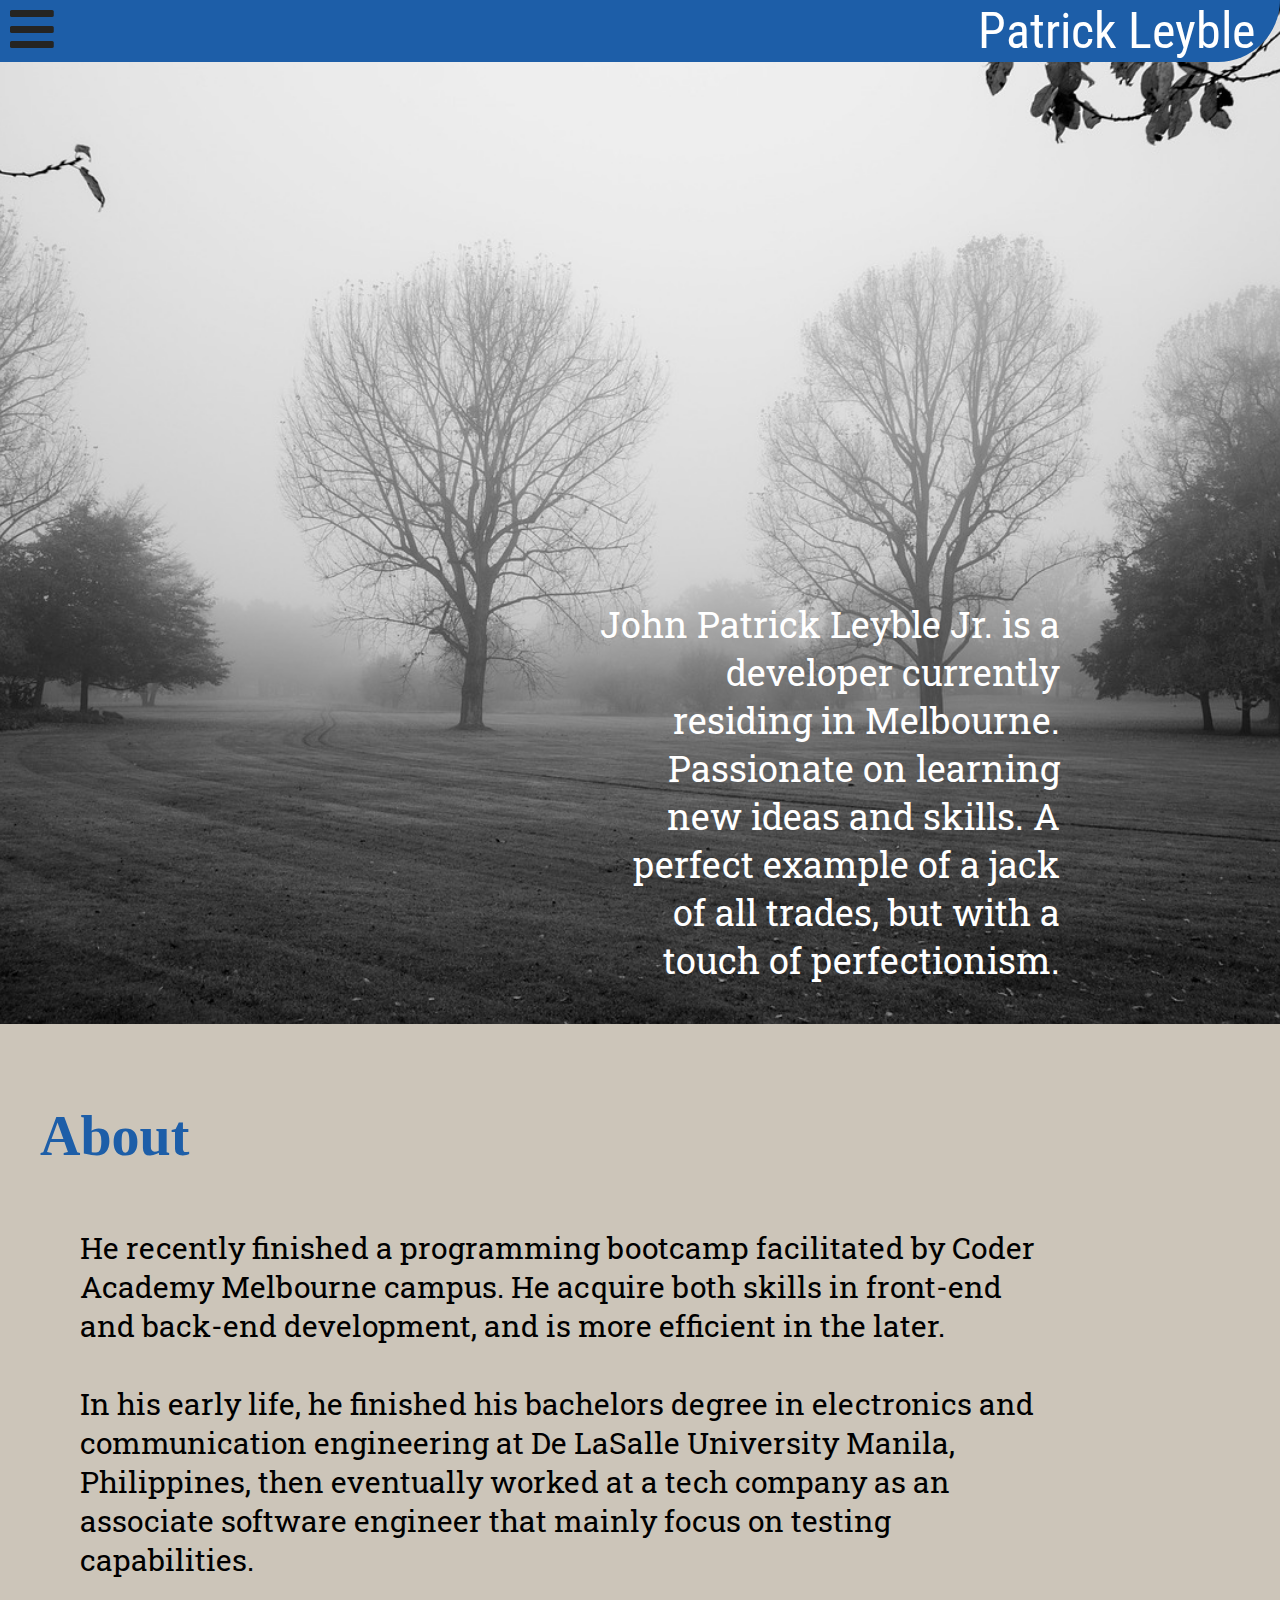
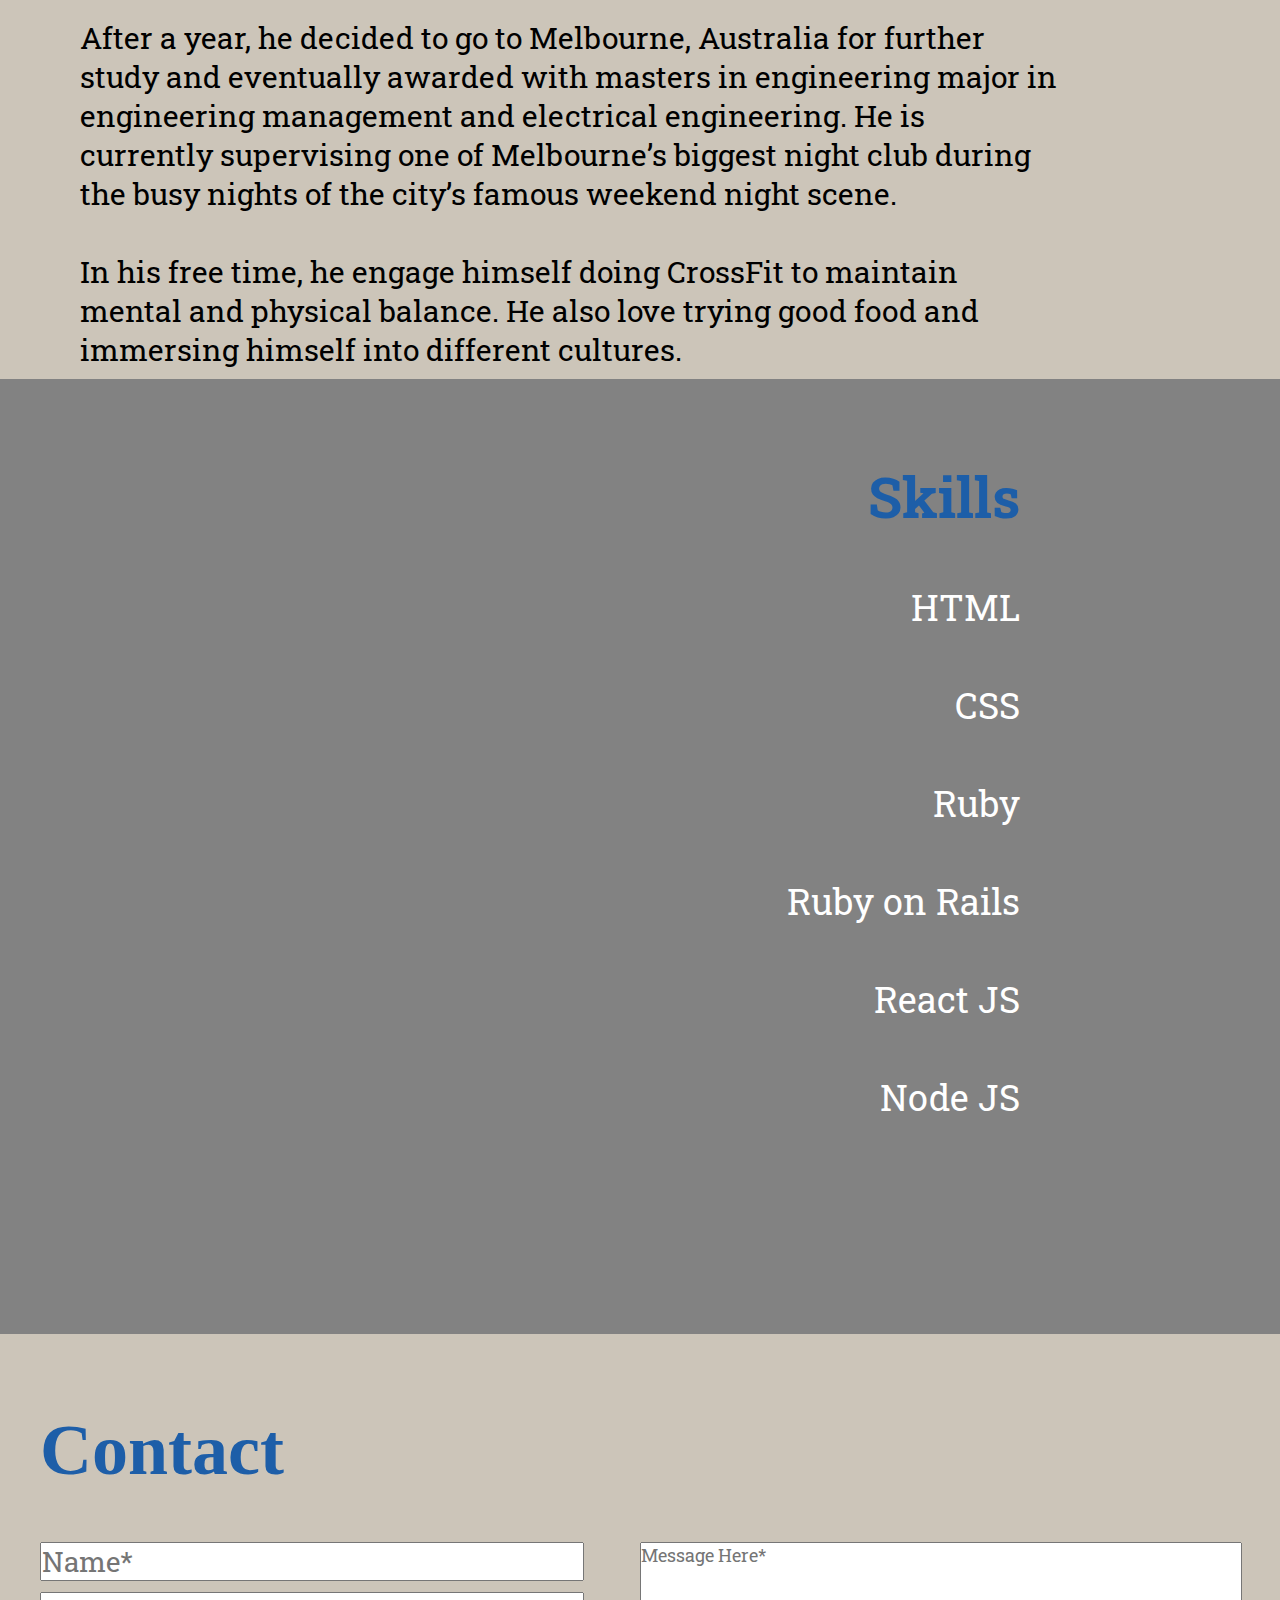
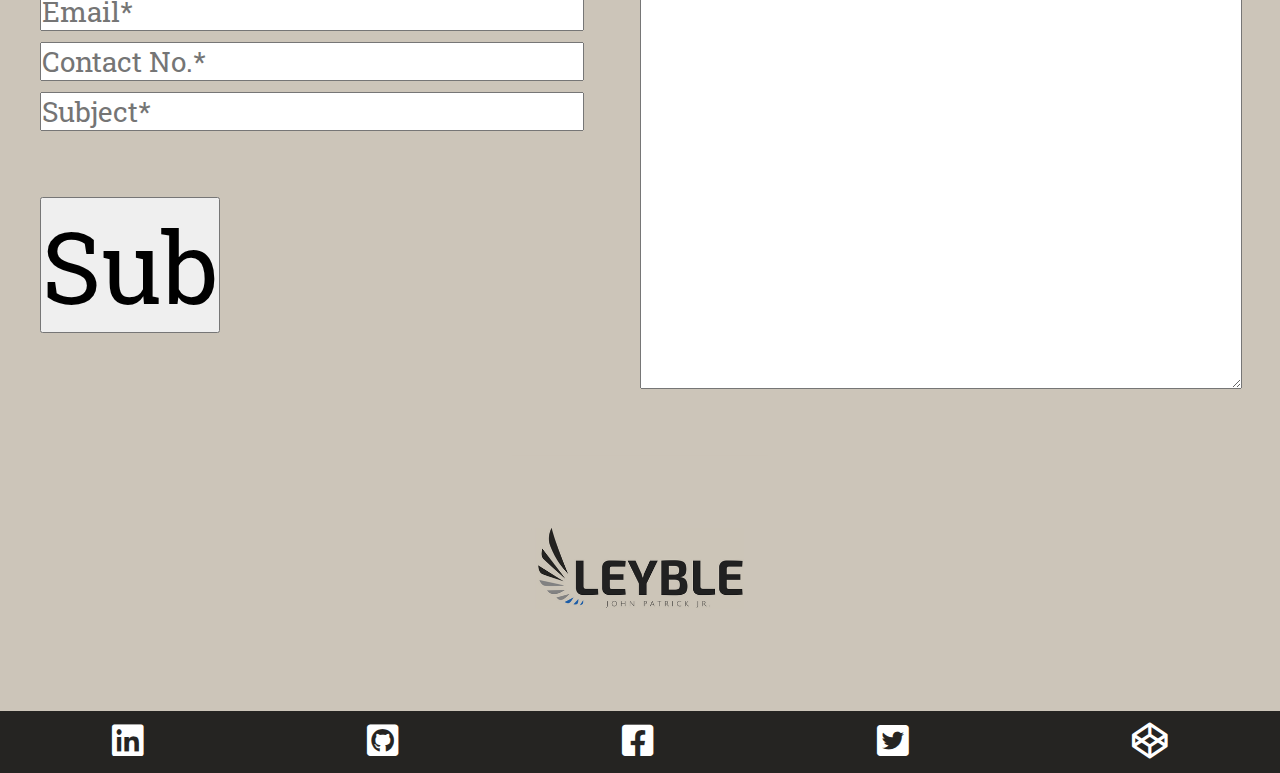
==== index.html @ 7671b333 "First Commit" ====
<!DOCTYPE html>
<html lang="en">
    <head>
        <meta charset="UTF-8">
        <meta name="viewport" content="width=device-width, initial-scale=1.0">
        <meta http-equiv="X-UA-Compatible" content="ie=edge">
        <title>Patrick Leyble</title>
        <link rel="stylesheet" href="/assets/style.css">
        <link href="https://use.fontawesome.com/releases/v5.0.8/css/all.css" rel="stylesheet">
        <link rel="stylesheet" href="https://fonts.googleapis.com/css?family=Roboto+Condensed|Roboto+Slab">
   
    </head>
    <body>     
        <header>
            <!-- main navigation bar -->
            <nav>
                <ul>
                    <li class="menu"><a><i class="fas fa-bars"></a></i>
                        <ul>
                            <li><a href="#">Home</a></li>
                            <li><a href="#About">About</a></li>
                            <li><a href="#Skills">Skills</a></li>
                            <li><a href="#Contact">Contact</a></li>
                        </ul>
                    </li>
                    
                    <!-- logo -->
                    <li class="logo"><a href="#">Patrick Leyble</a></li>
                </ul>
            </nav>
        </header>
        <!-- Introduction -->
        <section class="introduction">
            <p >John Patrick Leyble Jr. is a developer currently residing in Melbourne. Passionate on learning new ideas and skills. A perfect example of a jack of all trades, but with a touch of perfectionism.</p>
        </section>
        <!-- About page -->
        <main id="About">
            <h1>About</h1>
            <p>He recently finished a programming bootcamp facilitated by Coder Academy Melbourne campus. He acquire both skills in front-end and back-end development, and is more efficient in the later.<br /><br /> 
            In his early life, he finished his bachelors degree in electronics and communication engineering at De LaSalle University Manila, Philippines, then eventually worked at a tech company as an associate software engineer that mainly focus on testing capabilities.<br /><br /> 
            After a year, he decided to go to Melbourne, Australia for further study and eventually awarded with masters in engineering major in engineering management and electrical engineering. He is currently supervising one of Melbourne’s biggest night club during the busy nights of the city’s famous weekend night scene.<br /><br /> 
            In his free time, he engage himself doing CrossFit to maintain mental and physical balance. He also love trying good food and immersing himself into different cultures.</p>
        </main>
        <!-- Skills page -->
        <section id="Skills">
            <h1>Skills</h1>
            <ul>
                <li>HTML</li>
                <li>CSS</li>
                <li>Ruby</li>
                <li>Ruby on Rails</li>
                <li>React JS</li>
                <li>Node JS</li>
            </ul>
        </section>
        <!-- Contact page -->
        <section id="Contact">
            <h1>Contact</h1>
                <form method="get">
                    <input type="text" name="name" placeholder="Name*" /><br />
                    <input type="email" name="email" placeholder="Email*" /><br />
                    <input type="text" name="number" placeholder="Contact No.*" /><br />
                    <input type="text" name="subject" placeholder="Subject*" /><br />
                    <textarea name="message" placeholder="Message Here*"></textarea><br />
                    <input type="submit" name="submit" />
                </form>
            <img src="/assets/images/logo2.png" align="middle" alt="Logo of Patrick Leyble" />
            <!-- footer page -->
            <footer>
                <ul class="footer">
                    <li ><a href="#" ><i class="fab fa-linkedin" ></i></a></li>
                    <li><a href="#"><i class="fab fa-github-square"></a></i></li>
                    <li><a href="#"><i class="fab fa-facebook-square"></a></i></li>
                    <li><a href="#"><i class="fab fa-twitter-square"></a></i></li>
                    <li><a href="#"><i class="fab fa-codepen"></i></a></li>
                </ul>
            </footer>  
        </section>
    </body>
</html>
---- assets/style.css ----
*{
    margin: 0;
    padding: 0;
}
body{
   background-color: #CCC5B9
}

p{
    fonsize: 36px;
    font-family: Roboto Slab, Sans-Serif;
}

/*
**HEADER 
*/
header{
    font-family: Roboto Condensed, Serif;
    font-size: 36px;
    width: 100%;
    position: fixed;
    
}

.menu a{
    margin: 10px;
    color: #252422;
}

.logo a{
    margin: 25px;
    color: white;
}

nav ul{
    display: flex;
    background-color: #1D5EA8;
    border-radius: 0 0 85PX 0;
    justify-content: space-between;
    align-items: center;
}
nav ul li{
    list-style-type: none;  
    
}

nav ul li a{
    text-decoration: none; 
}

nav ul li ul{
    display: none;
    background-color: #828282;
    width: max;
    opacity: 50%;
    border-radius: 0 0 0 0;
    padding: 15px;
}

nav ul li ul li a:hover{
    color: #1D5EA8;
    width: 100%;
    opacity: 0.9;
    text-align: center;
    position: relative;
}

.menu:hover ul{
    flex-direction: column;
    display: flex;
    position: absolute;
    justify-content: space-around;
    padding: 15px;
    width: 130px;
    height: 350px;
    opacity: 0.8;
}

nav ul li ul li a{
    color: white;
}

.menu:hover{
    color: #828282;
    opacity: 0.9;
}
/*
 ** END OF HEADER 
 */

/* 
** BODY
 */

/* 
** INTRODUCTION SECTION
 */
.introduction{
    display: flex;
    background: url(/assets/images/photo-7.png);
    background-size: cover;
    background-repeat: no-repeat;
    height: 820px;
    left: -366px;
    top: -68px;
 }
 
.introduction p{
    color: white;
    text-align: right;
    margin-top: 550px;
    margin-right: 40px;
    margin-left: 100px;
}
/* 
** END OF INTRODUCTION SECTION
 */

 /* 
** MAIN BODY
 */
main{
    height: 820px;
}
main h1{
    color: #1D5EA8;
    margin-left: 40px;
    margin-right: 40px;
    padding-top: 80px;
    margin-bottom: 10px;

    
}

main p{
    margin-left: 40px;
    margin-right: 40px;
   
}

/* 
** END OF MAIN BODY
 */

 /* 
** SKILLS SECTION
 */
#Skills {
    background-color: #828282;
    height: 820px;   
}

#Skills h1{
    color:#1D5EA8;
    font-family: Roboto Slab, Sans-Serif;
    padding-top: 80px;
    margin-right: 40px;
    font-size: 48px;
    text-align: right;
}

#Skills ul li{
    text-align: right;
    list-style-type: none; 
    font-family: Roboto Slab, Sans-Serif;
    margin-right: 40px;
    margin-top: 50px;
    color: white;
    font-size: 36px;
}
/* 
** END OF SKILLS SECTION
 */

/* 
** CONTACT SECTION W/ FOOTER
 */

#Contact{
        height: 750px;
        margin-top: 75px;
}

form{
    display: grid;
    margin-right: 40px;
    margin-left: 40px;
    grid-template-columns: 50% 50%;
    grid-template-rows: 50px 50px 50px 50px 50px 255px 50px;
    grid-template-areas: 
    "header header"
    "name name"
    "email email"
    "number number"
    "subject subject"
    "message message"
    ". submit"
  
}

#Contact h1{
    grid-area: header;
    color: #1D5EA8;
    font-size: 36px;
    margin-left: 40px;
}


input[name="name"]{
    grid-area: name;
    width: 100%;
    height: 35px;
    font-family: Roboto Slab, Sans-Serif;
    font-size: 28px;
}

input[name="email"]{
    grid-area: email;
    width: 100%;
    height: 35px;
    font-family: Roboto Slab, Sans-Serif;
    font-size: 28px;
}

input[name="number"]{
    grid-area: number;
    width: 100%;
    height: 35px;
    font-family: Roboto Slab, Sans-Serif;
    font-size: 28px;
}

input[name="subject"]{
    grid-area: subject;
    width: 100%;
    height: 35px;
    font-family: Roboto Slab, Sans-Serif;
    font-size: 28px;
}

textarea[name="message"]{
    grid-area: message;
    width: 100%;
    height: 100%;
    font-family: Roboto Slab, Sans-Serif;
    font-size: 18px;
}

input[name="submit"]{
    grid-area: submit;
    font-family: Roboto Slab, Sans-Serif;
    font-size: 100px;
    width: 50%;
    align-self: center;
    justify-self: end;
}

img { 
    display: block;
    margin-left: auto;
    margin-right: auto;
    width: 20%;
}

.footer{

    list-style-type: none;
    background-color: #252422;
    display: flex;
    align-items: center;
    justify-content: space-around;
    
}

.footer li a{
    text-decoration: none;
    color: white;
    font-size: 36px;
    align-self: flex-end;
}

.footer li{
    margin: 10px;
}

.footer li a:hover{
    color: #1D5EA8;
}
/* 
** END OF CONTACT SECTION W/ FOOTER
 */



/* 
**MEDIA QUERIES
*/

/* 
** FULL SCREEN
*/
@media only screen and (min-width: 1250px){
    /* 
    ** INTRO SECTION
    */
    .introduction{
        background: url(/assets/images/photo-7.jpg);
        background-size: cover;
        background-repeat: no-repeat;
        background-position: center;
        height: 1024px;
    }
    .introduction p{
        text-align: right;
        margin-top: 600px;
        margin-right: 220px;
        margin-left: 600px;
        font-size: 36px;
        }
    nav ul{
        height: 62px;
    }
    header{
        font-size: 50px;    
    }
    /* 
    ** ABOUT SECTION
    */
    #About{
        height: 955px;
    }
    #About h1{
        font-size: 56px;
    }
    #About p{
        font-size: 30px;
        margin-right: 220px;
        margin-top: 60px;
        margin-left: 80px;
    }
    /* 
    ** END OF ABOUT SECTION
    */
     /* 
    ** END OF SKILLS SECTION
    */
    #Skills{
        height: 955px;
    }
    #Skills h1{
        margin-right: 260px;
        font-size: 56px;
    }
    #Skills ul{
        margin-right: 220px;
        align-items: right;
    }
     /* 
    ** END OF SKILLSSECTION
    */
    #Contact h1{
        font-size: 72px;
    }
    form{
        display:grid;
        margin-right: 40px;
        margin-left: 40px;
        grid-template-columns: 50% 50%;
        grid-template-rows: 50px 50px 50px 50px 50px 245px 50px;
        grid-template-areas: 
        "header header"
        "name message"
        "email message"
        "number message"
        "subject message"
        "submit message"
    }
    input[name="name"]{
        width: 90%;
    }
    input[name="email"]{
        width: 90%;
    }
    input[name="number"]{
        width: 90%;
    }
    input[name="subject"]{
        width: 90%;
    }
    input[type="submit"]{
        justify-self: stretch;
        width: 30%;
    }
}

/* 
** END OF FULL SCREEN
*/
@media only screen and (min-width: 600px) and (max-width: 1250px){
        .introduction{
            background: url(/assets/images/photo-7.jpg);
            background-size: cover;
            background-repeat: no-repeat;
            background-position: center;
            height: 1024px;
        }
        .introduction p{
            text-align: right;
            margin-top: 700px;
            margin-right: 100px;
            margin-left: 100px;
            font-size: 30px;
        }
    }
/* 
**END OF MEDIA QUERIES
*/
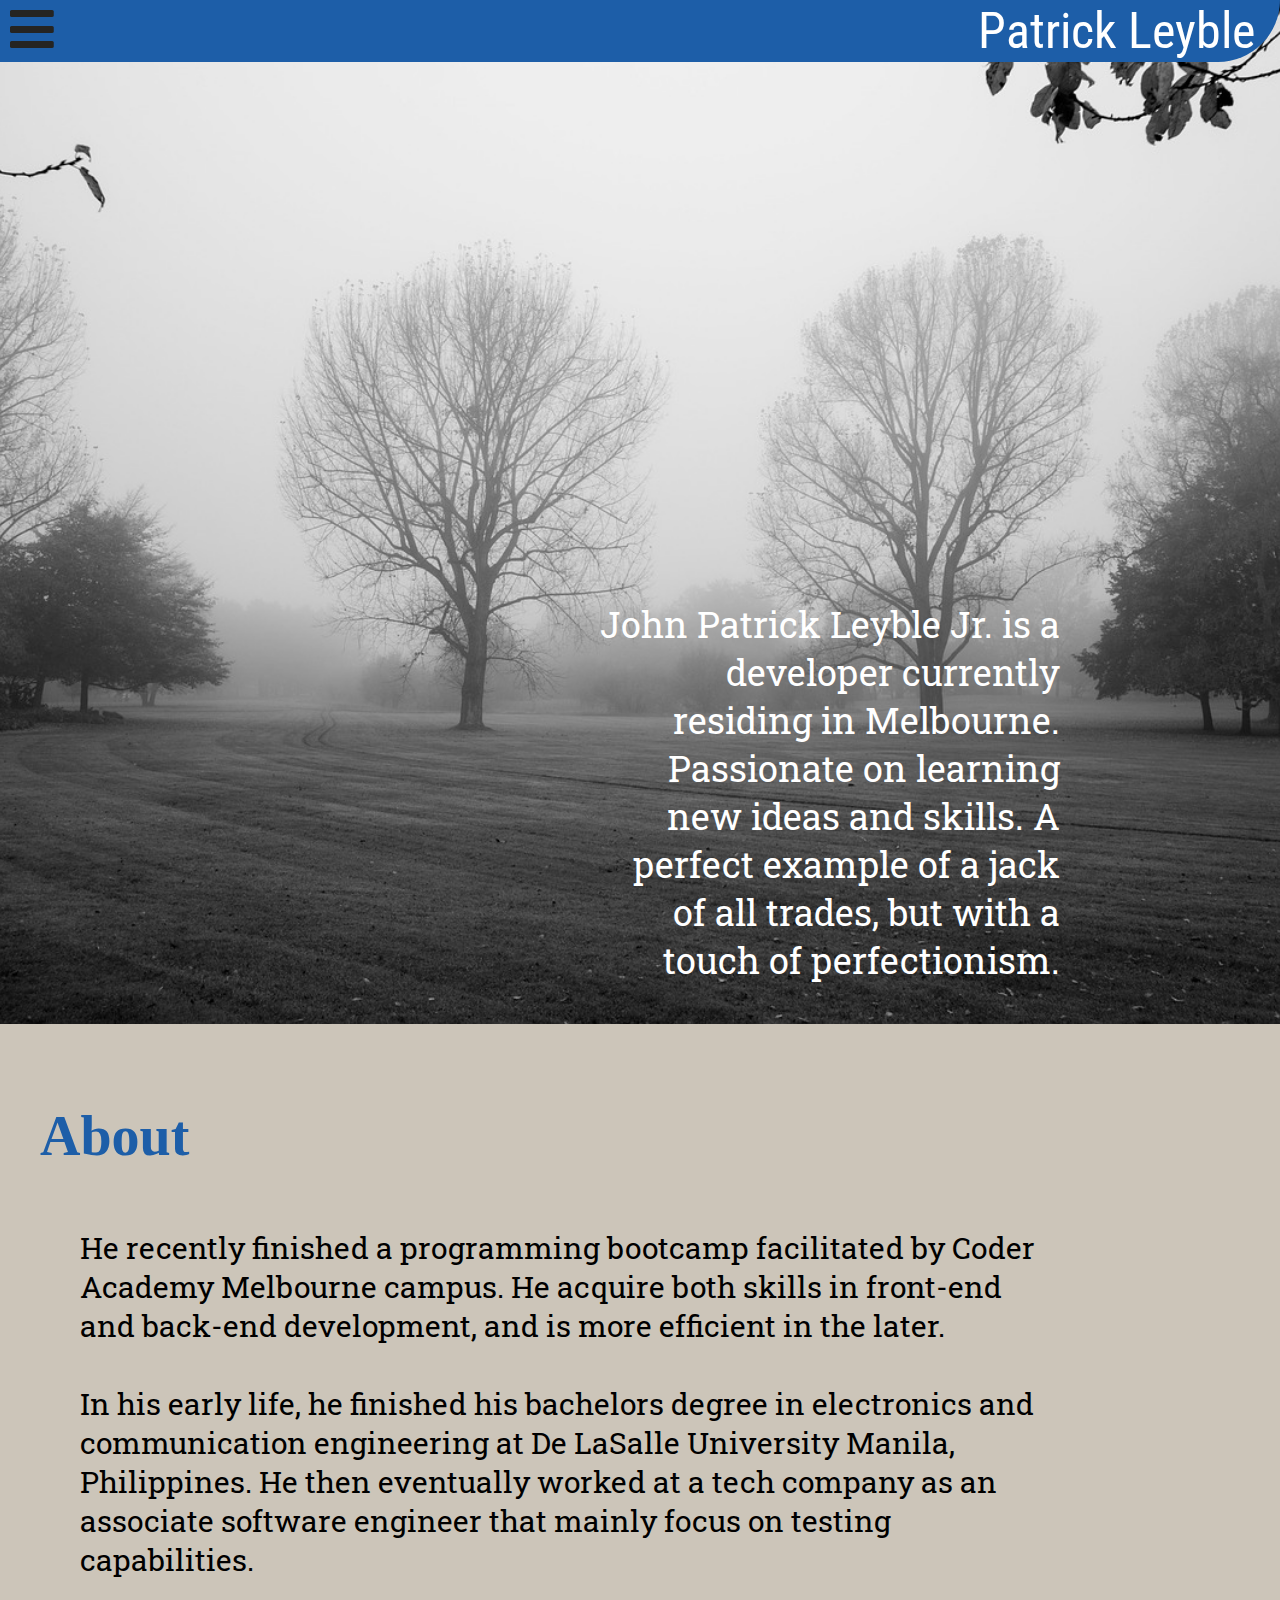
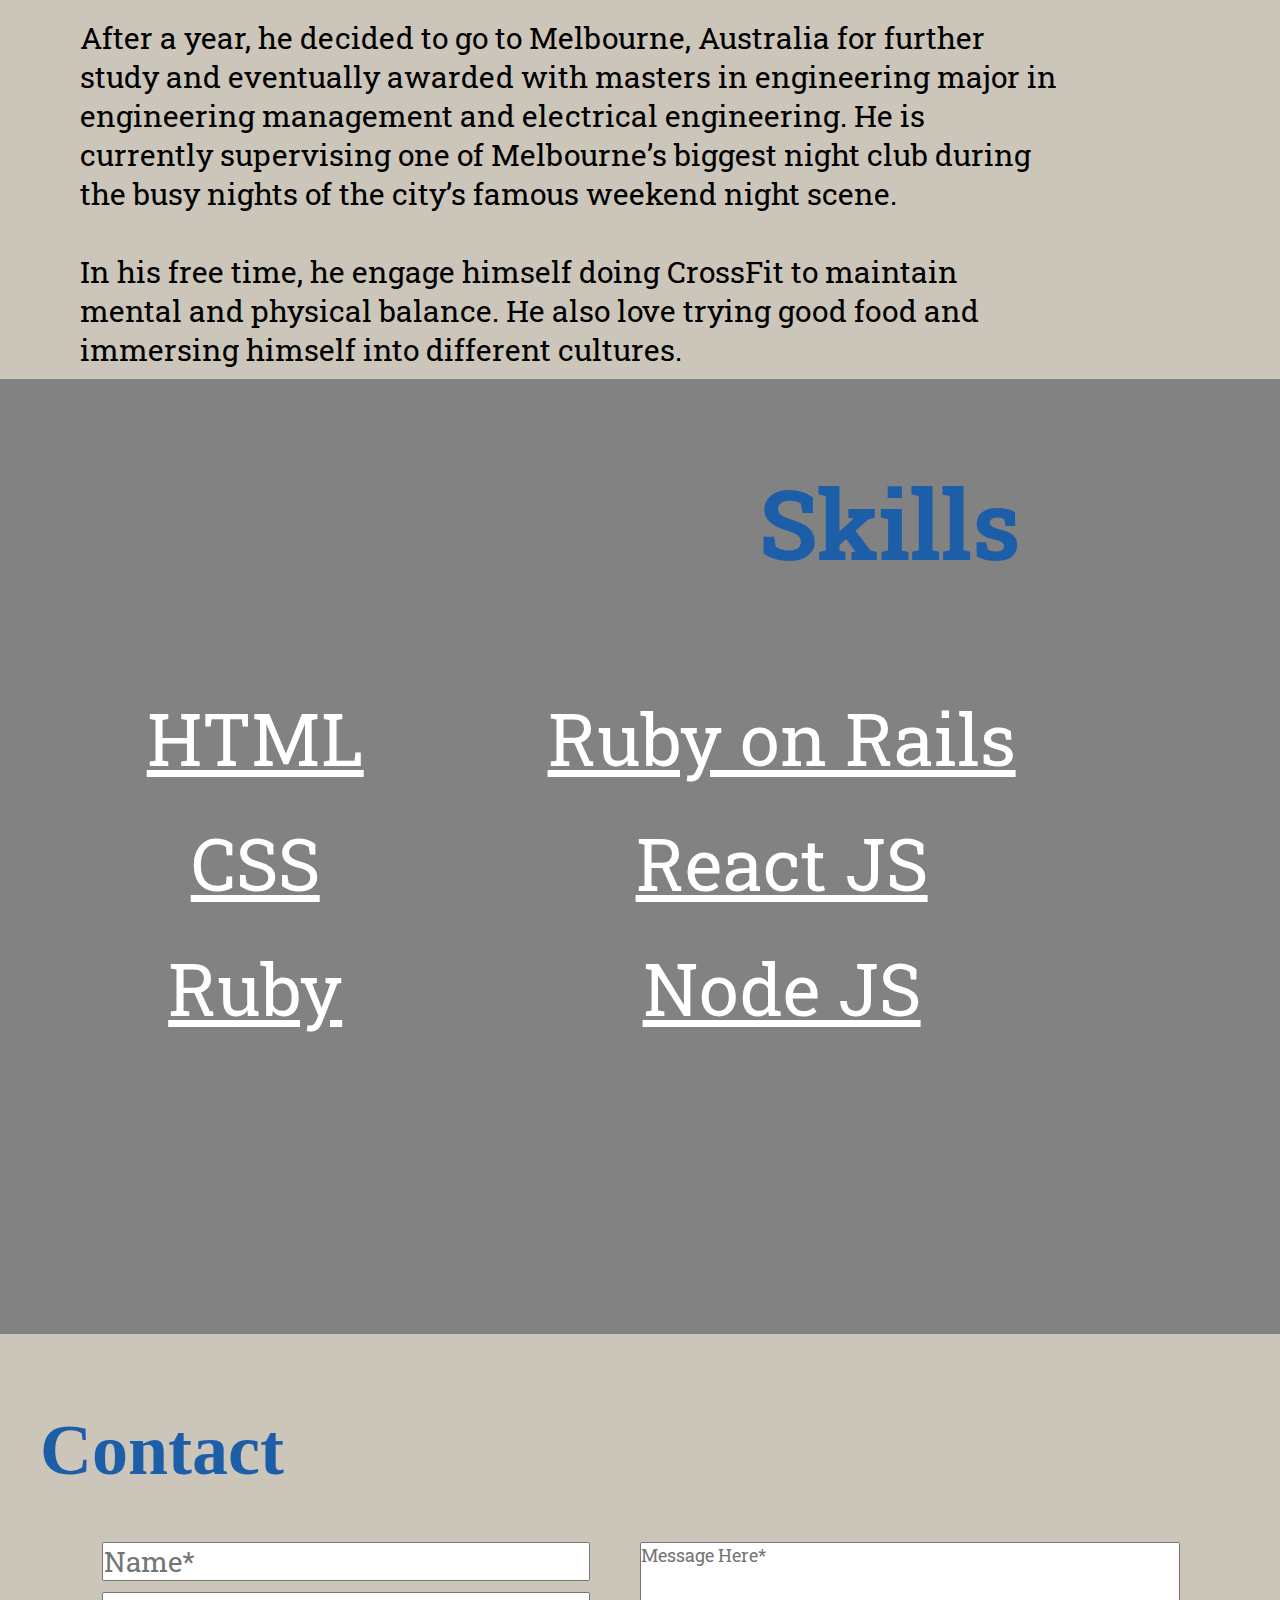
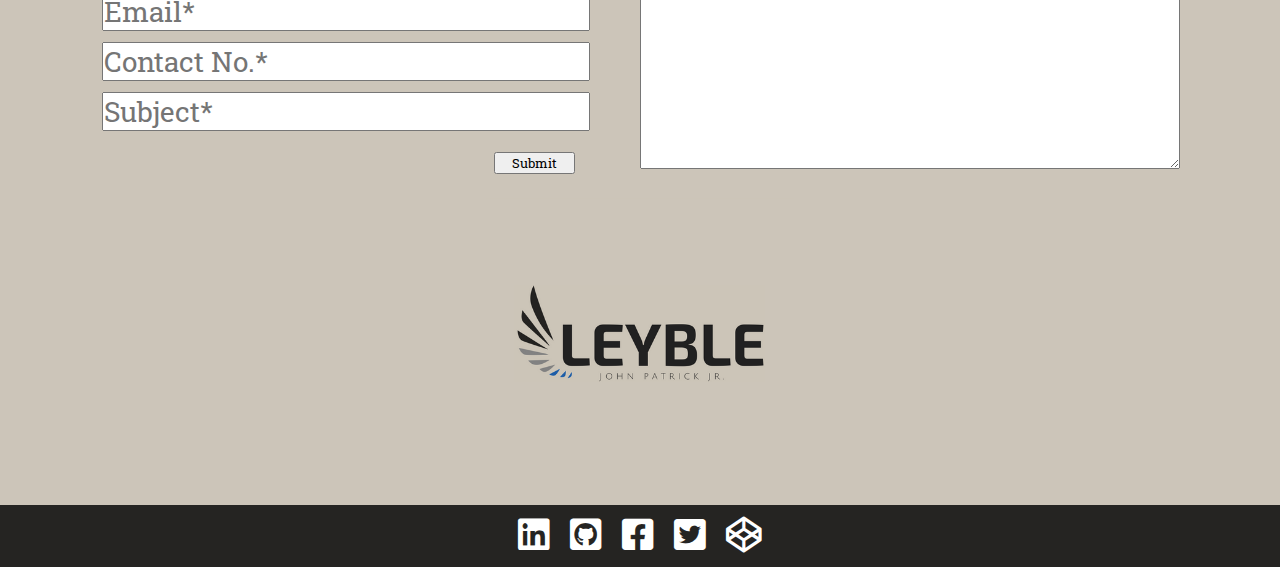
==== commit 7affcece: "Add media queries to fit different screen sizes" ====
--- a/index.html
+++ b/index.html
@@ -37,7 +37,7 @@
         <main id="About">
             <h1>About</h1>
             <p>He recently finished a programming bootcamp facilitated by Coder Academy Melbourne campus. He acquire both skills in front-end and back-end development, and is more efficient in the later.<br /><br /> 
-            In his early life, he finished his bachelors degree in electronics and communication engineering at De LaSalle University Manila, Philippines, then eventually worked at a tech company as an associate software engineer that mainly focus on testing capabilities.<br /><br /> 
+            In his early life, he finished his bachelors degree in electronics and communication engineering at De LaSalle University Manila, Philippines. He then eventually worked at a tech company as an associate software engineer that mainly focus on testing capabilities.<br /><br /> 
             After a year, he decided to go to Melbourne, Australia for further study and eventually awarded with masters in engineering major in engineering management and electrical engineering. He is currently supervising one of Melbourne’s biggest night club during the busy nights of the city’s famous weekend night scene.<br /><br /> 
             In his free time, he engage himself doing CrossFit to maintain mental and physical balance. He also love trying good food and immersing himself into different cultures.</p>
         </main>
@@ -68,11 +68,11 @@
             <!-- footer page -->
             <footer>
                 <ul class="footer">
-                    <li ><a href="#" ><i class="fab fa-linkedin" ></i></a></li>
-                    <li><a href="#"><i class="fab fa-github-square"></a></i></li>
-                    <li><a href="#"><i class="fab fa-facebook-square"></a></i></li>
-                    <li><a href="#"><i class="fab fa-twitter-square"></a></i></li>
-                    <li><a href="#"><i class="fab fa-codepen"></i></a></li>
+                    <li ><a href="https://www.linkedin.com/in/john-patrick-jr-leyble-b633ab128/" target="_blank"><i class="fab fa-linkedin" ></i></a></li>
+                    <li><a href="https://github.com/patrickleyble" target="_blank"><i class="fab fa-github-square"></a></i></li>
+                    <li><a href="https://www.facebook.com/jpleyble" target="_blank"><i class="fab fa-facebook-square"></a></i></li>
+                    <li><a href="https://twitter.com/jpleyblejr" target="_blank"><i class="fab fa-twitter-square"></a></i></li>
+                    <li><a href="https://codepen.io/patrickleyble/" target="_blank"><i class="fab fa-codepen"></i></a></li>
                 </ul>
             </footer>  
         </section>
--- a/assets/style.css
+++ b/assets/style.css
@@ -7,7 +7,7 @@
 }
 
 p{
-    fonsize: 36px;
+    fonsize: 32px;
     font-family: Roboto Slab, Sans-Serif;
 }
 
@@ -63,6 +63,7 @@
     opacity: 0.9;
     text-align: center;
     position: relative;
+    border-bottom: 3px solid;
 }
 
 .menu:hover ul{
@@ -167,6 +168,7 @@
     margin-top: 50px;
     color: white;
     font-size: 36px;
+    text-decoration: underline;
 }
 /* 
 ** END OF SKILLS SECTION
@@ -203,6 +205,7 @@
     color: #1D5EA8;
     font-size: 36px;
     margin-left: 40px;
+    align-self: end;
 }
 
 
@@ -241,7 +244,7 @@
 textarea[name="message"]{
     grid-area: message;
     width: 100%;
-    height: 100%;
+    height: 75%;
     font-family: Roboto Slab, Sans-Serif;
     font-size: 18px;
 }
@@ -249,9 +252,8 @@
 input[name="submit"]{
     grid-area: submit;
     font-family: Roboto Slab, Sans-Serif;
-    font-size: 100px;
     width: 50%;
-    align-self: center;
+    align-self: start;
     justify-self: end;
 }
 
@@ -263,13 +265,11 @@
 }
 
 .footer{
-
     list-style-type: none;
     background-color: #252422;
     display: flex;
     align-items: center;
-    justify-content: space-around;
-    
+    justify-content: center;  
 }
 
 .footer li a{
@@ -299,7 +299,7 @@
 /* 
 ** FULL SCREEN
 */
-@media only screen and (min-width: 1250px){
+@media only screen and (min-width: 1260px){
     /* 
     ** INTRO SECTION
     */
@@ -349,24 +349,45 @@
     }
     #Skills h1{
         margin-right: 260px;
-        font-size: 56px;
+        font-size: 96px;
     }
     #Skills ul{
-        margin-right: 220px;
-        align-items: right;
-    }
+        -webkit-columns: 2;
+        -moz-columns: 2;
+        columns: 2;
+        list-style-position: inside;
+        text-align: center;
+        margin-right: 19%;
+        padding-top: 7%;
+    }
+    #Skills ul li{
+        display: block;
+        font-size: 72px;
+        margin: 0;
+        padding:15px;
+        text-align: center;
+    }
+        
+    
      /* 
     ** END OF SKILLSSECTION
     */
+
+     /* 
+    ** CONTACT AND FOOTER SECTION
+    */
+    #Contact{
+        height: 700px;
+    }
     #Contact h1{
         font-size: 72px;
     }
     form{
         display:grid;
-        margin-right: 40px;
-        margin-left: 40px;
+        margin-right: 8%;
+        margin-left: 8%;
         grid-template-columns: 50% 50%;
-        grid-template-rows: 50px 50px 50px 50px 50px 245px 50px;
+        grid-template-rows: 50px 50px 50px 50px 50px 100px;
         grid-template-areas: 
         "header header"
         "name message"
@@ -388,30 +409,117 @@
         width: 90%;
     }
     input[type="submit"]{
-        justify-self: stretch;
-        width: 30%;
-    }
+        width: 15%;
+        align-self: start;
+        margin-right: 65px;
+        margin-top: 10px;
+    }
+    
+    img { 
+        display: block;
+        margin-left: auto;
+        margin-right: auto;
+        margin-top: -5em;
+        width: 24%;
+    }
+
+    .footer{
+        list-style-type: none;
+        background-color: #252422;
+        display: flex;
+        align-items: center;
+        justify-content: center; 
+    }  
 }
 
 /* 
 ** END OF FULL SCREEN
 */
-@media only screen and (min-width: 600px) and (max-width: 1250px){
-        .introduction{
-            background: url(/assets/images/photo-7.jpg);
-            background-size: cover;
-            background-repeat: no-repeat;
-            background-position: center;
-            height: 1024px;
-        }
-        .introduction p{
-            text-align: right;
-            margin-top: 700px;
-            margin-right: 100px;
-            margin-left: 100px;
-            font-size: 30px;
-        }
-    }
+@media only screen and (min-width: 600px) and (max-width: 1259px){
+    /* 
+    ** HEADER
+    */
+    .introduction{
+        background: url(/assets/images/photo-7.jpg);
+        background-size: cover;
+        background-repeat: no-repeat;
+        background-position: center;
+        height: 1024px;
+    }
+    .introduction p{
+        text-align: right;
+        margin-top: 700px;
+        margin-right: 100px;
+        margin-left: 100px;
+        font-size: 30px;
+    }
+    /* 
+    ** END OF HEADER
+    */
+
+    /* 
+    ** ABOUT
+    */
+    #About{
+        height: 950px;
+    }
+    #About h1{
+        font-size: 48px;
+    }
+    #About p{
+        font-size: 20px;
+        margin-right: 20%;
+        margin-top: 60px;
+        margin-left: 10%;
+    }
+    /* 
+    ** END OF ABOUT
+    */
+
+    /* 
+    ** SKILLS
+    */
+    #Skills{
+        height: 955px;
+    }
+    #Skills h1{
+        margin-right: 12%;
+        font-size: 62px;
+    }
+    #Skills ul{
+        -webkit-columns: 2;
+        -moz-columns: 2;
+        columns: 2;
+        list-style-position: inside;
+        text-align: center;
+        margin-right: 15%;
+        padding-top: 180px;
+    }
+    #Skills ul li{
+        font-size: 55px;
+        margin: 0;
+        padding:10px;
+        text-align: center;
+    }
+
+    /* 
+    ** END OF SKILLS
+    */
+
+    /* 
+    ** CONTACT
+    */
+    #Contact h1{
+        font-size: 48px;
+    }
+    form{
+        margin-right: 8%;
+        margin-left: 8%;
+    }
+    /* 
+    ** END OF CONTACT
+    */
+}
 /* 
 **END OF MEDIA QUERIES
-*/+*/   */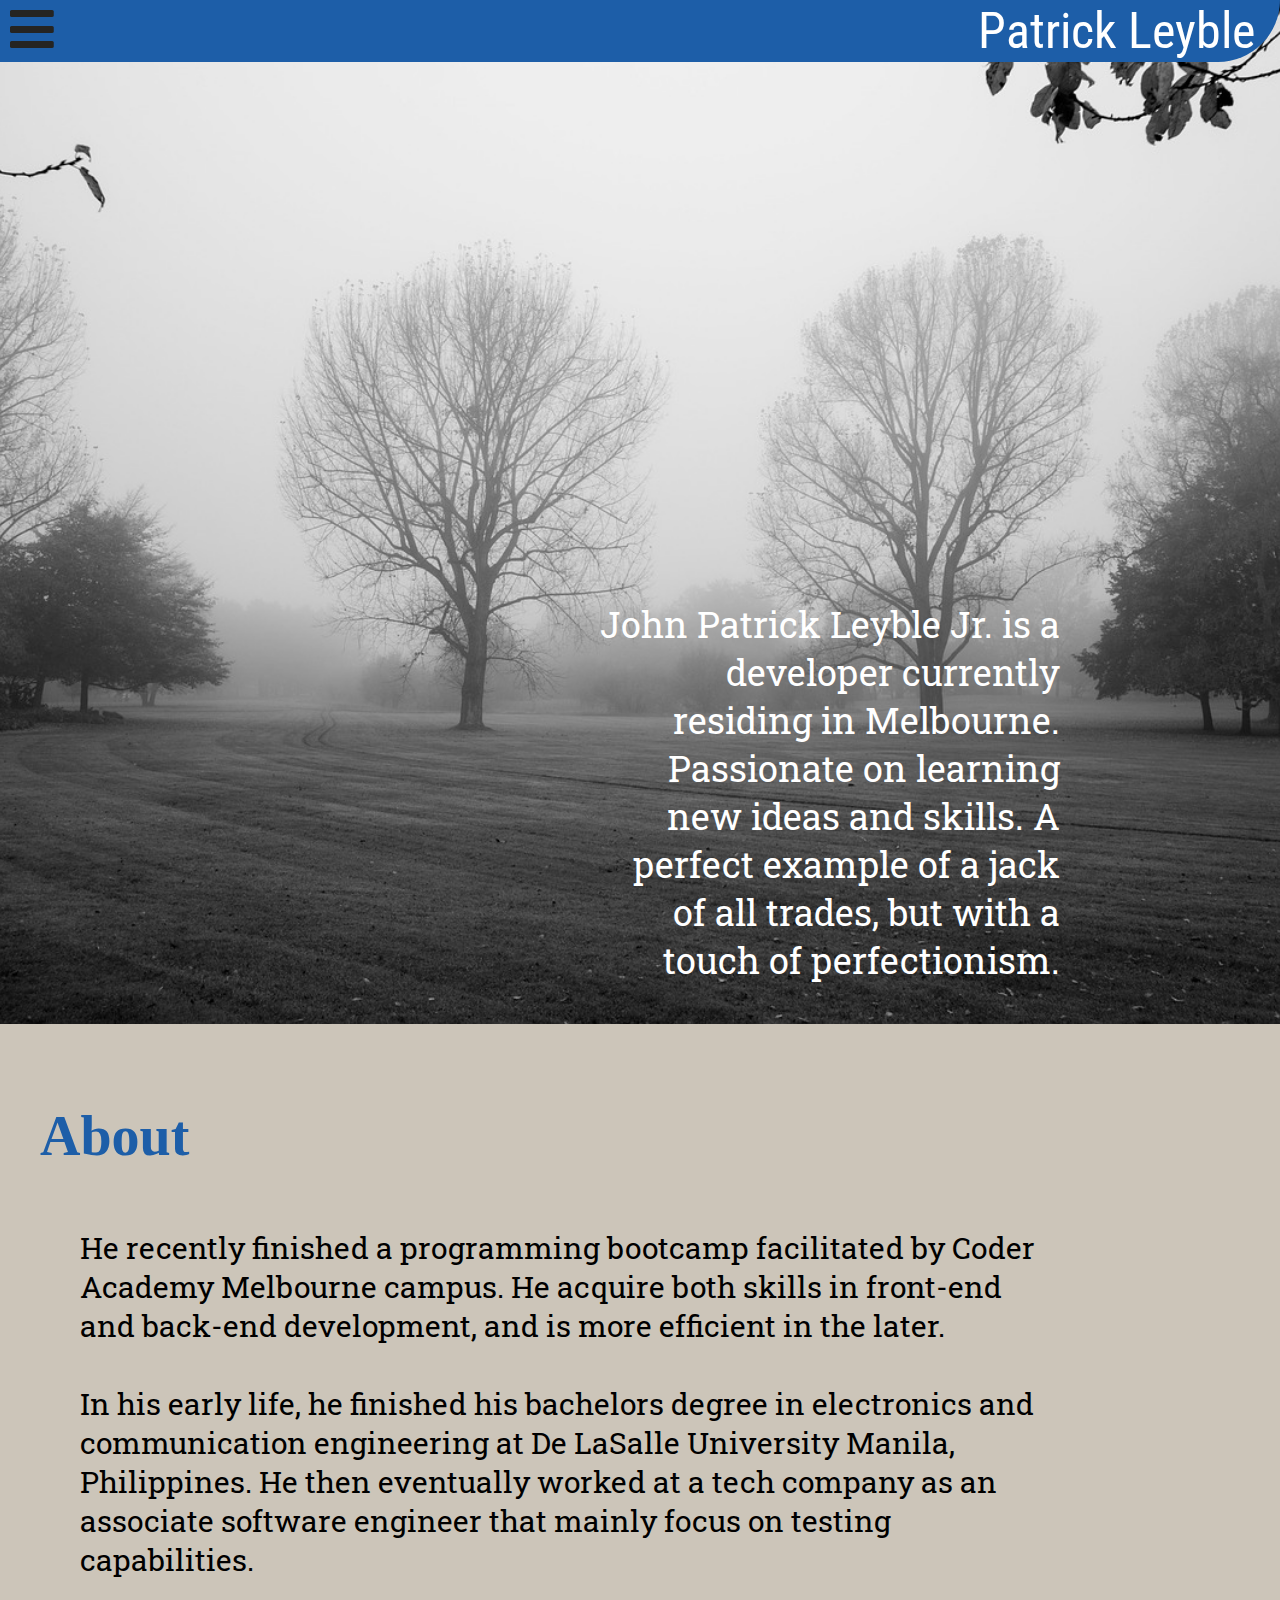
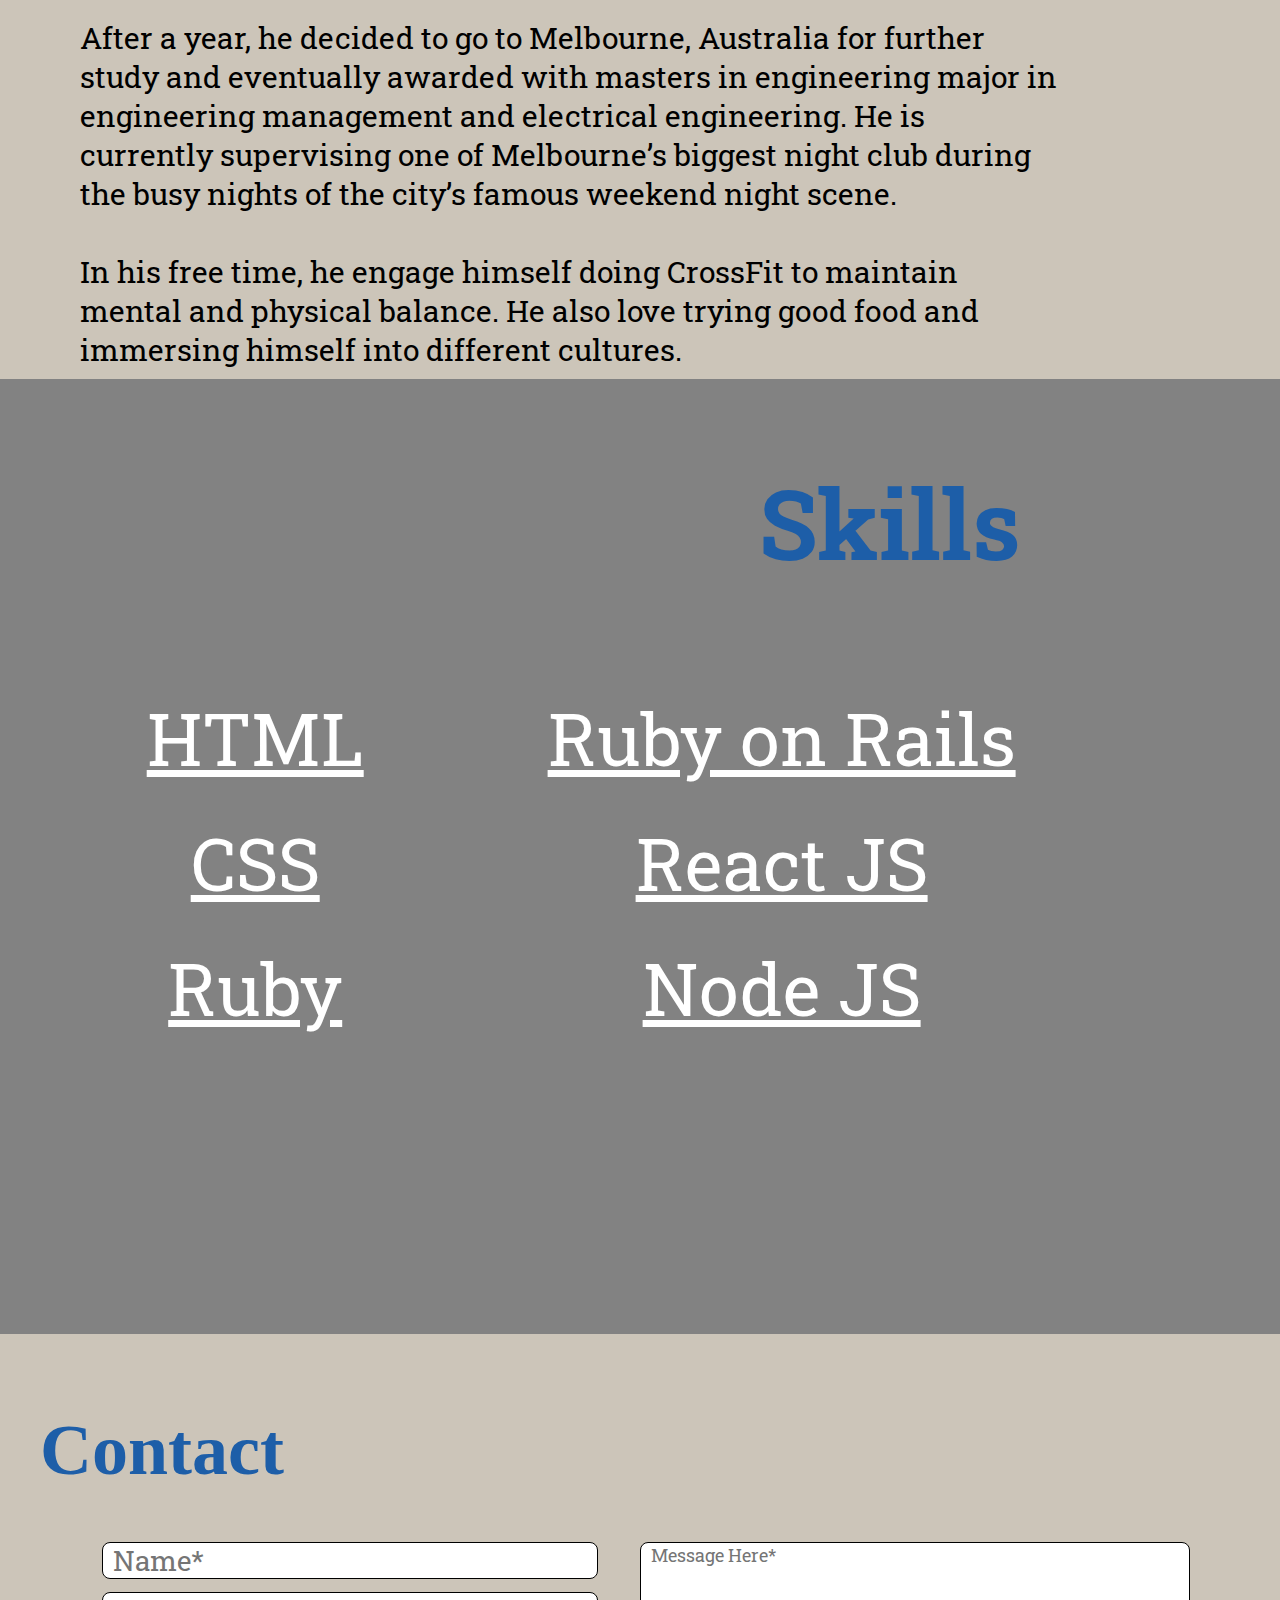
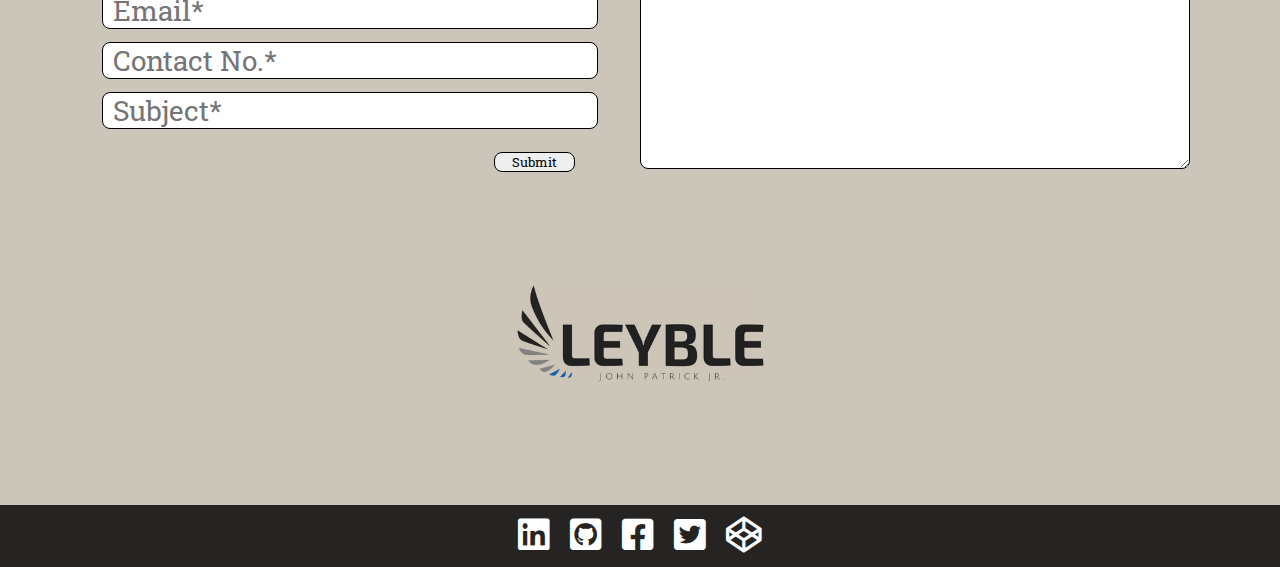
==== commit b0d25413: "Add netlify form submission functionality and thank you page." ====
--- a/index.html
+++ b/index.html
@@ -56,12 +56,15 @@
         <!-- Contact page -->
         <section id="Contact">
             <h1>Contact</h1>
-                <form method="get">
+                <form method="post" netlify-honeypot="bot-field" action="/pages/form-success.html" netlify>
+                    <p class="hidden">
+                        <label>Don’t fill this out if you're human: <input name="bot-field"></label></p>
                     <input type="text" name="name" placeholder="Name*" /><br />
                     <input type="email" name="email" placeholder="Email*" /><br />
-                    <input type="text" name="number" placeholder="Contact No.*" /><br />
+                    <input type="tel" name="number" placeholder="Contact No.*" minlength="10"/><br />
                     <input type="text" name="subject" placeholder="Subject*" /><br />
                     <textarea name="message" placeholder="Message Here*"></textarea><br />
+                    <!-- <div netlify-recaptcha></div> -->
                     <input type="submit" name="submit" />
                 </form>
             <img src="/assets/images/logo2.png" align="middle" alt="Logo of Patrick Leyble" />
--- a/assets/style.css
+++ b/assets/style.css
@@ -3,12 +3,15 @@
     padding: 0;
 }
 body{
-   background-color: #CCC5B9
+   background-color: #CCC5B9;
 }
 
 p{
     fonsize: 32px;
     font-family: Roboto Slab, Sans-Serif;
+}
+.hidden{
+    display: none;
 }
 
 /*
@@ -19,7 +22,6 @@
     font-size: 36px;
     width: 100%;
     position: fixed;
-    
 }
 
 .menu a{
@@ -51,7 +53,6 @@
 nav ul li ul{
     display: none;
     background-color: #828282;
-    width: max;
     opacity: 50%;
     border-radius: 0 0 0 0;
     padding: 15px;
@@ -77,13 +78,8 @@
     opacity: 0.8;
 }
 
-nav ul li ul li a{
-    color: white;
-}
-
 .menu:hover{
     color: #828282;
-    opacity: 0.9;
 }
 /*
  ** END OF HEADER 
@@ -215,6 +211,9 @@
     height: 35px;
     font-family: Roboto Slab, Sans-Serif;
     font-size: 28px;
+    border: 1px solid black;
+    border-radius: 8px; 
+    padding-left: 10px;
 }
 
 input[name="email"]{
@@ -223,6 +222,9 @@
     height: 35px;
     font-family: Roboto Slab, Sans-Serif;
     font-size: 28px;
+    border: 1px solid black;
+    border-radius: 8px; 
+    padding-left: 10px;
 }
 
 input[name="number"]{
@@ -231,6 +233,9 @@
     height: 35px;
     font-family: Roboto Slab, Sans-Serif;
     font-size: 28px;
+    border: 1px solid black;
+    border-radius: 8px; 
+    padding-left: 10px;
 }
 
 input[name="subject"]{
@@ -239,6 +244,9 @@
     height: 35px;
     font-family: Roboto Slab, Sans-Serif;
     font-size: 28px;
+    border: 1px solid black;
+    border-radius: 8px; 
+    padding-left: 10px;
 }
 
 textarea[name="message"]{
@@ -247,6 +255,9 @@
     height: 75%;
     font-family: Roboto Slab, Sans-Serif;
     font-size: 18px;
+    border: 1px solid black;
+    border-radius: 8px; 
+    padding-left: 10px;
 }
 
 input[name="submit"]{
@@ -255,6 +266,8 @@
     width: 50%;
     align-self: start;
     justify-self: end;
+    border: 1px solid black;
+    border-radius: 8px; 
 }
 
 img { 
@@ -522,4 +535,4 @@
 }
 /* 
 **END OF MEDIA QUERIES
-*/   */+*/  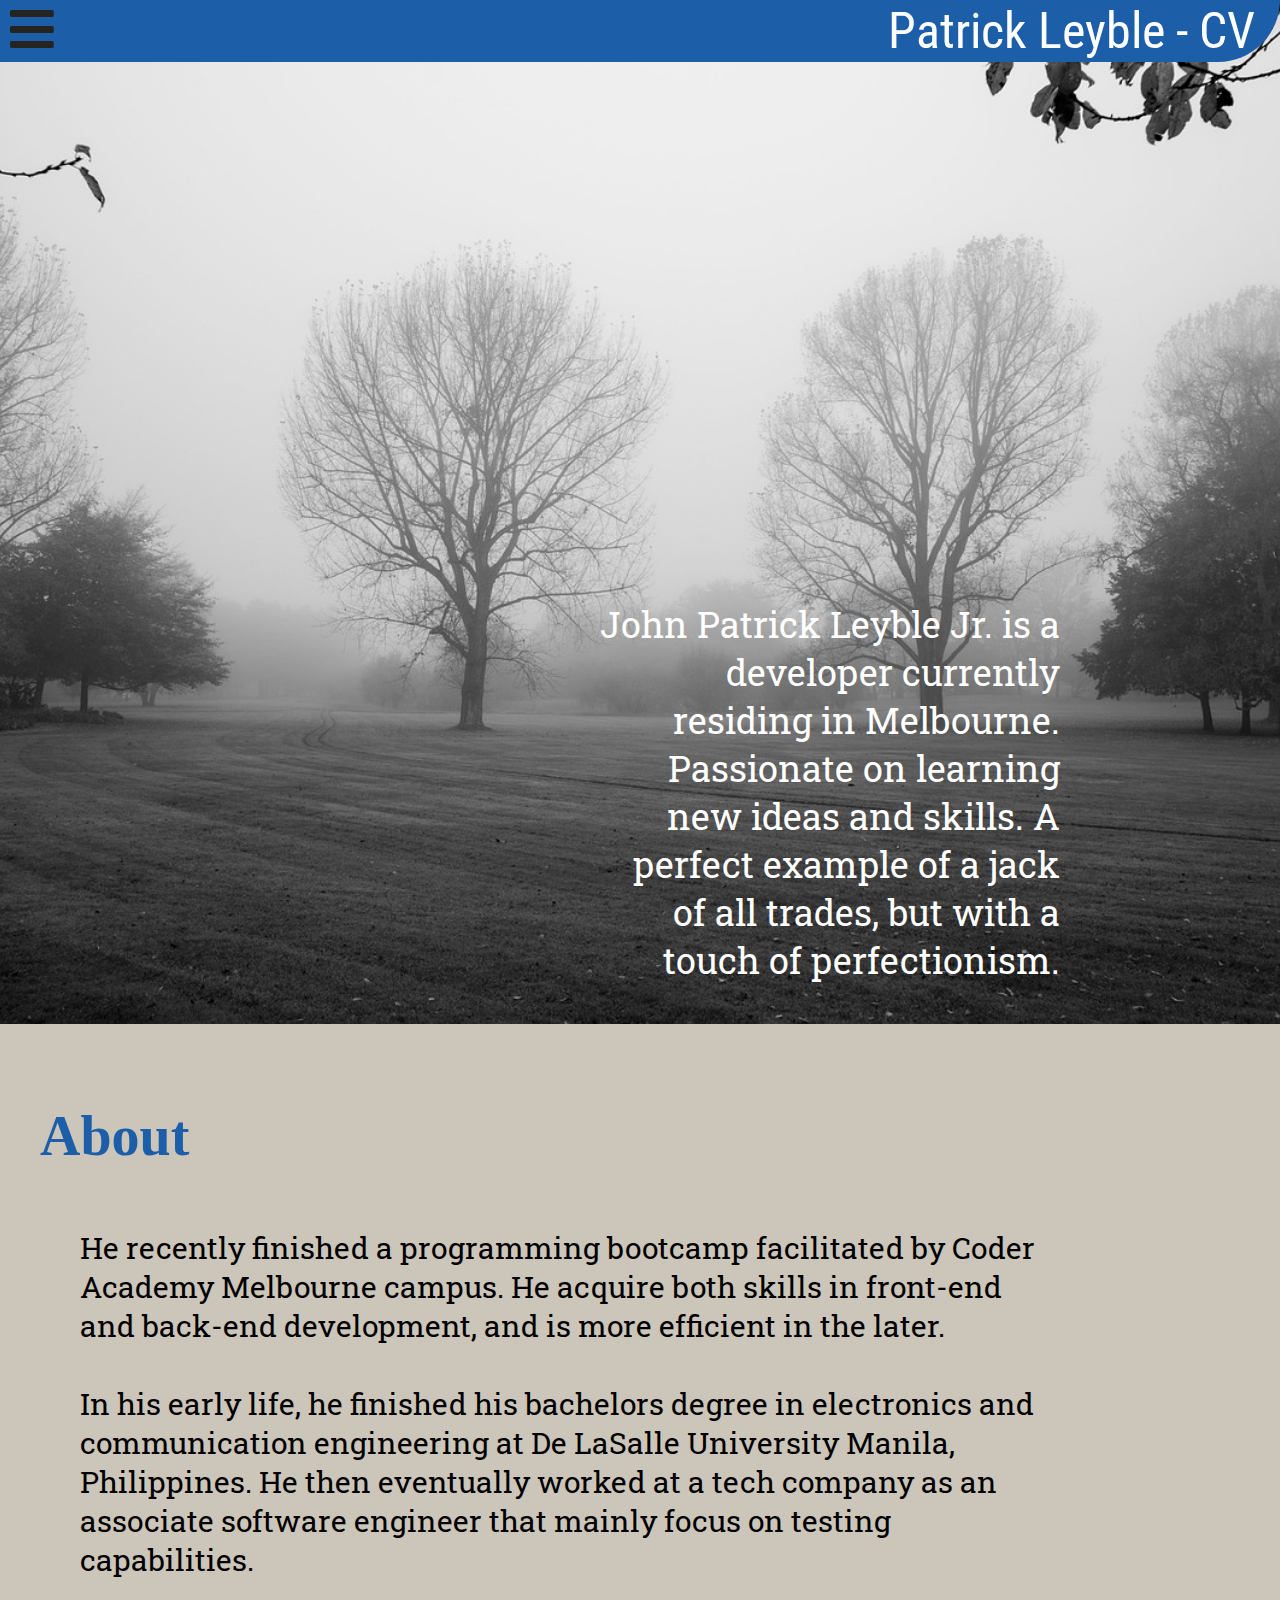
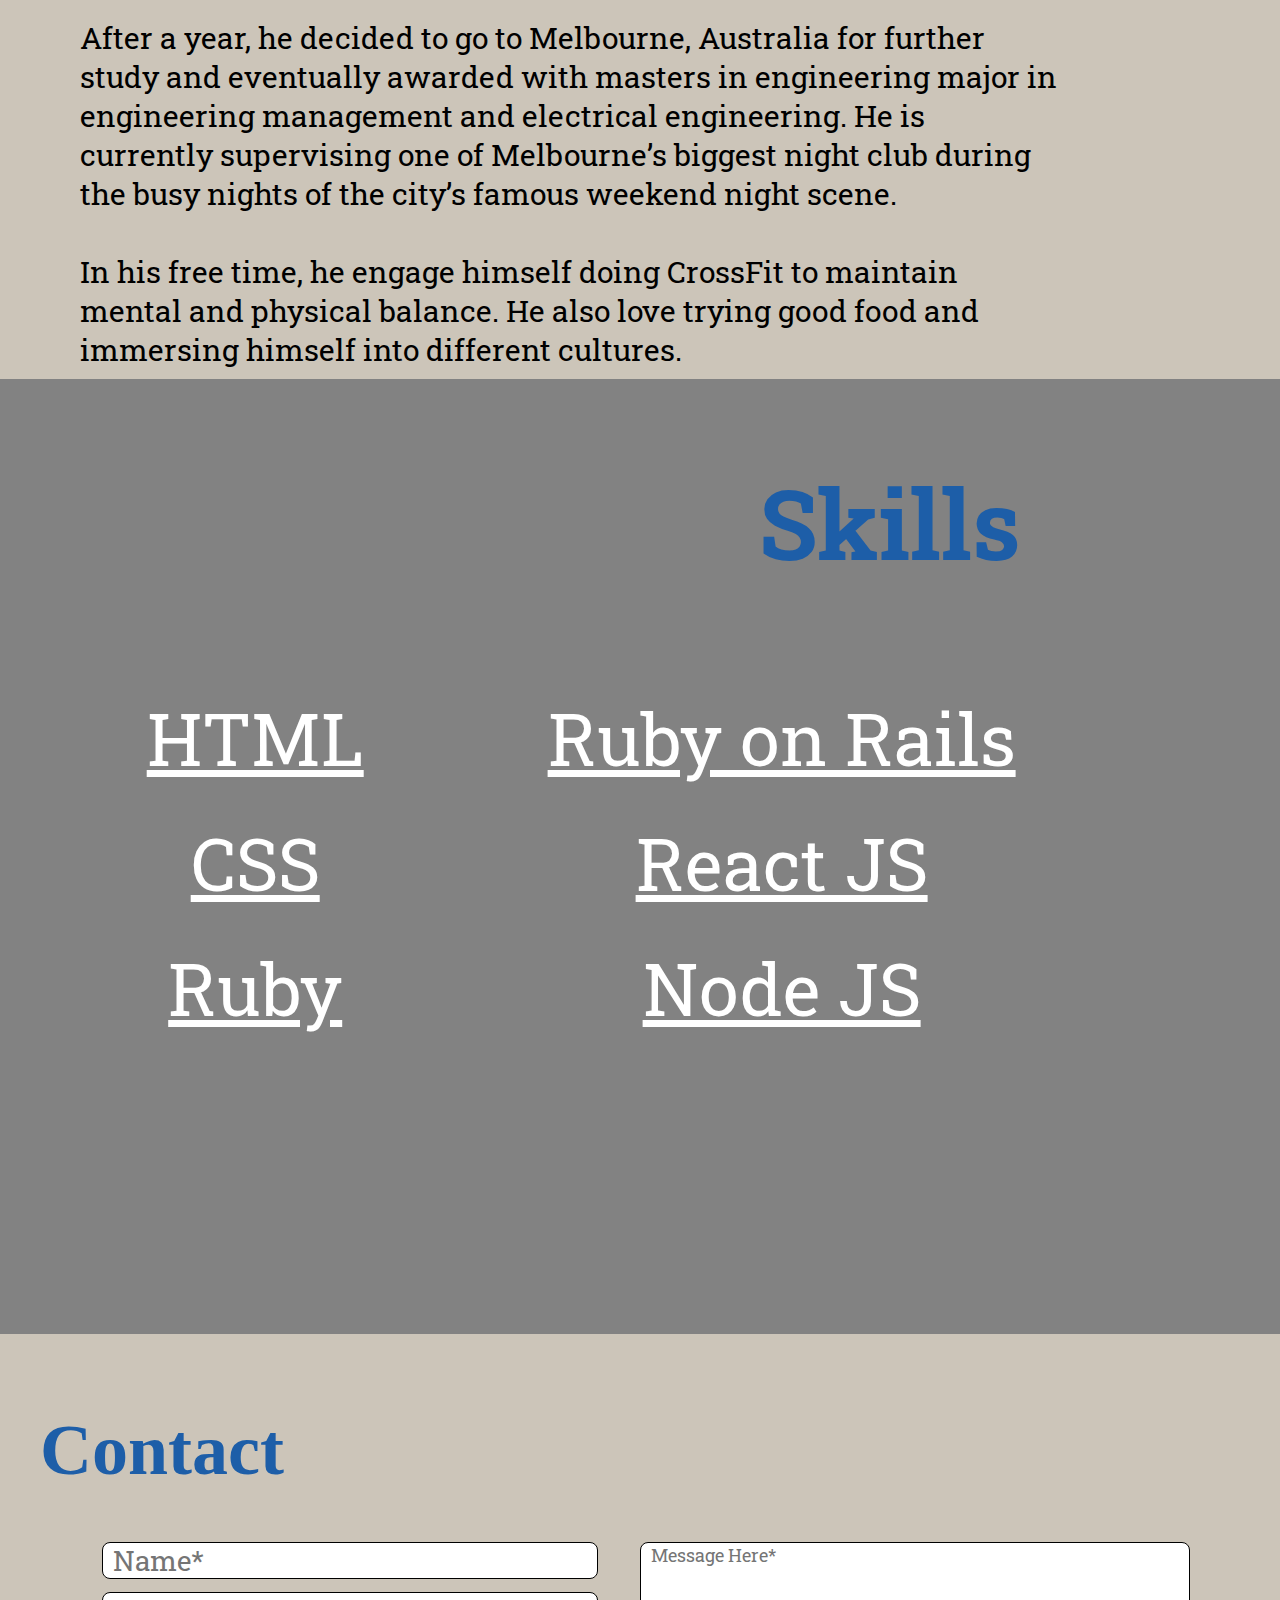
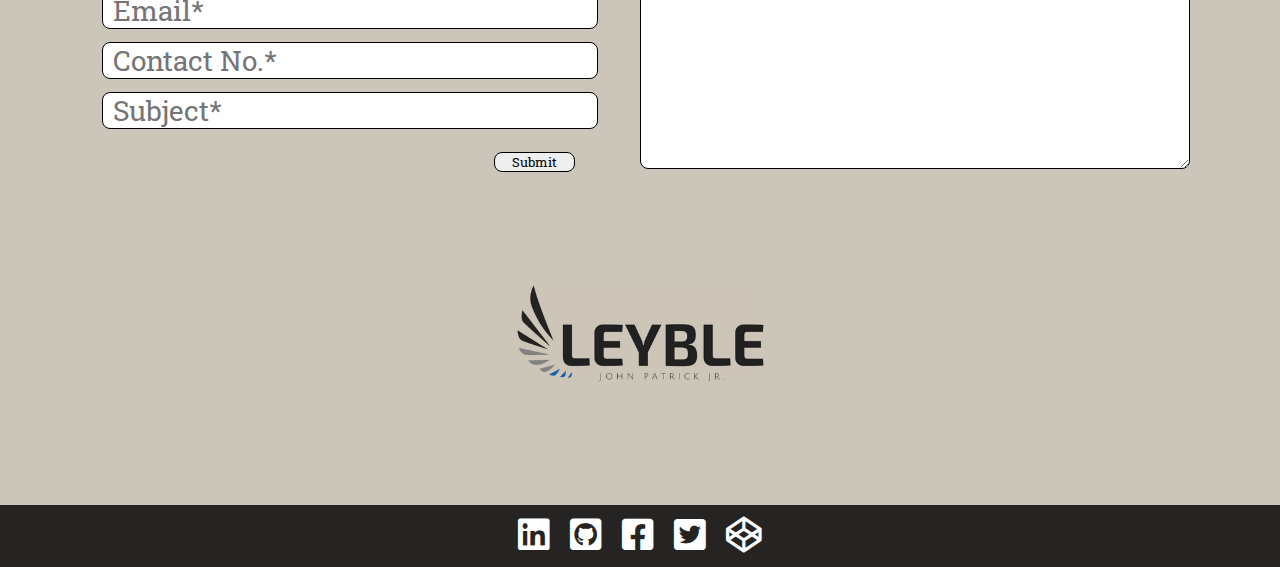
==== commit 8f1d25f3: "Add website's head logo, and Update README." ====
--- a/index.html
+++ b/index.html
@@ -5,10 +5,16 @@
         <meta name="viewport" content="width=device-width, initial-scale=1.0">
         <meta http-equiv="X-UA-Compatible" content="ie=edge">
         <title>Patrick Leyble</title>
+        <meta name="author" content="John Patrick Leyble Jr">
+        <meta name="description" content="John Patrick Leyble Jr. is a developer currently residing in Melbourne. Passionate on learning new ideas and skills. A perfect example of a jack of all trades, but with a touch of perfectionism.">
+        <meta property="og:title" content="Personal Portfolio Website of John Patrick Leyble Jr" />
+        <meta property="og:type" content="website" />
+        <meta property="og:url" content="https://patrickleyble.netlify.com/" />
+        <meta property="og:description" content="John Patrick Leyble Jr. is a developer currently residing in Melbourne. Passionate on learning new ideas and skills. A perfect example of a jack of all trades, but with a touch of perfectionism." />
         <link rel="stylesheet" href="/assets/style.css">
         <link href="https://use.fontawesome.com/releases/v5.0.8/css/all.css" rel="stylesheet">
         <link rel="stylesheet" href="https://fonts.googleapis.com/css?family=Roboto+Condensed|Roboto+Slab">
-   
+        <link href = "/assets/images/head-logo.png" rel="icon" type="image/gif">
     </head>
     <body>     
         <header>
@@ -25,7 +31,7 @@
                     </li>
                     
                     <!-- logo -->
-                    <li class="logo"><a href="#">Patrick Leyble</a></li>
+                    <li class="logo"><a href="#">Patrick Leyble - CV</a></li>
                 </ul>
             </nav>
         </header>
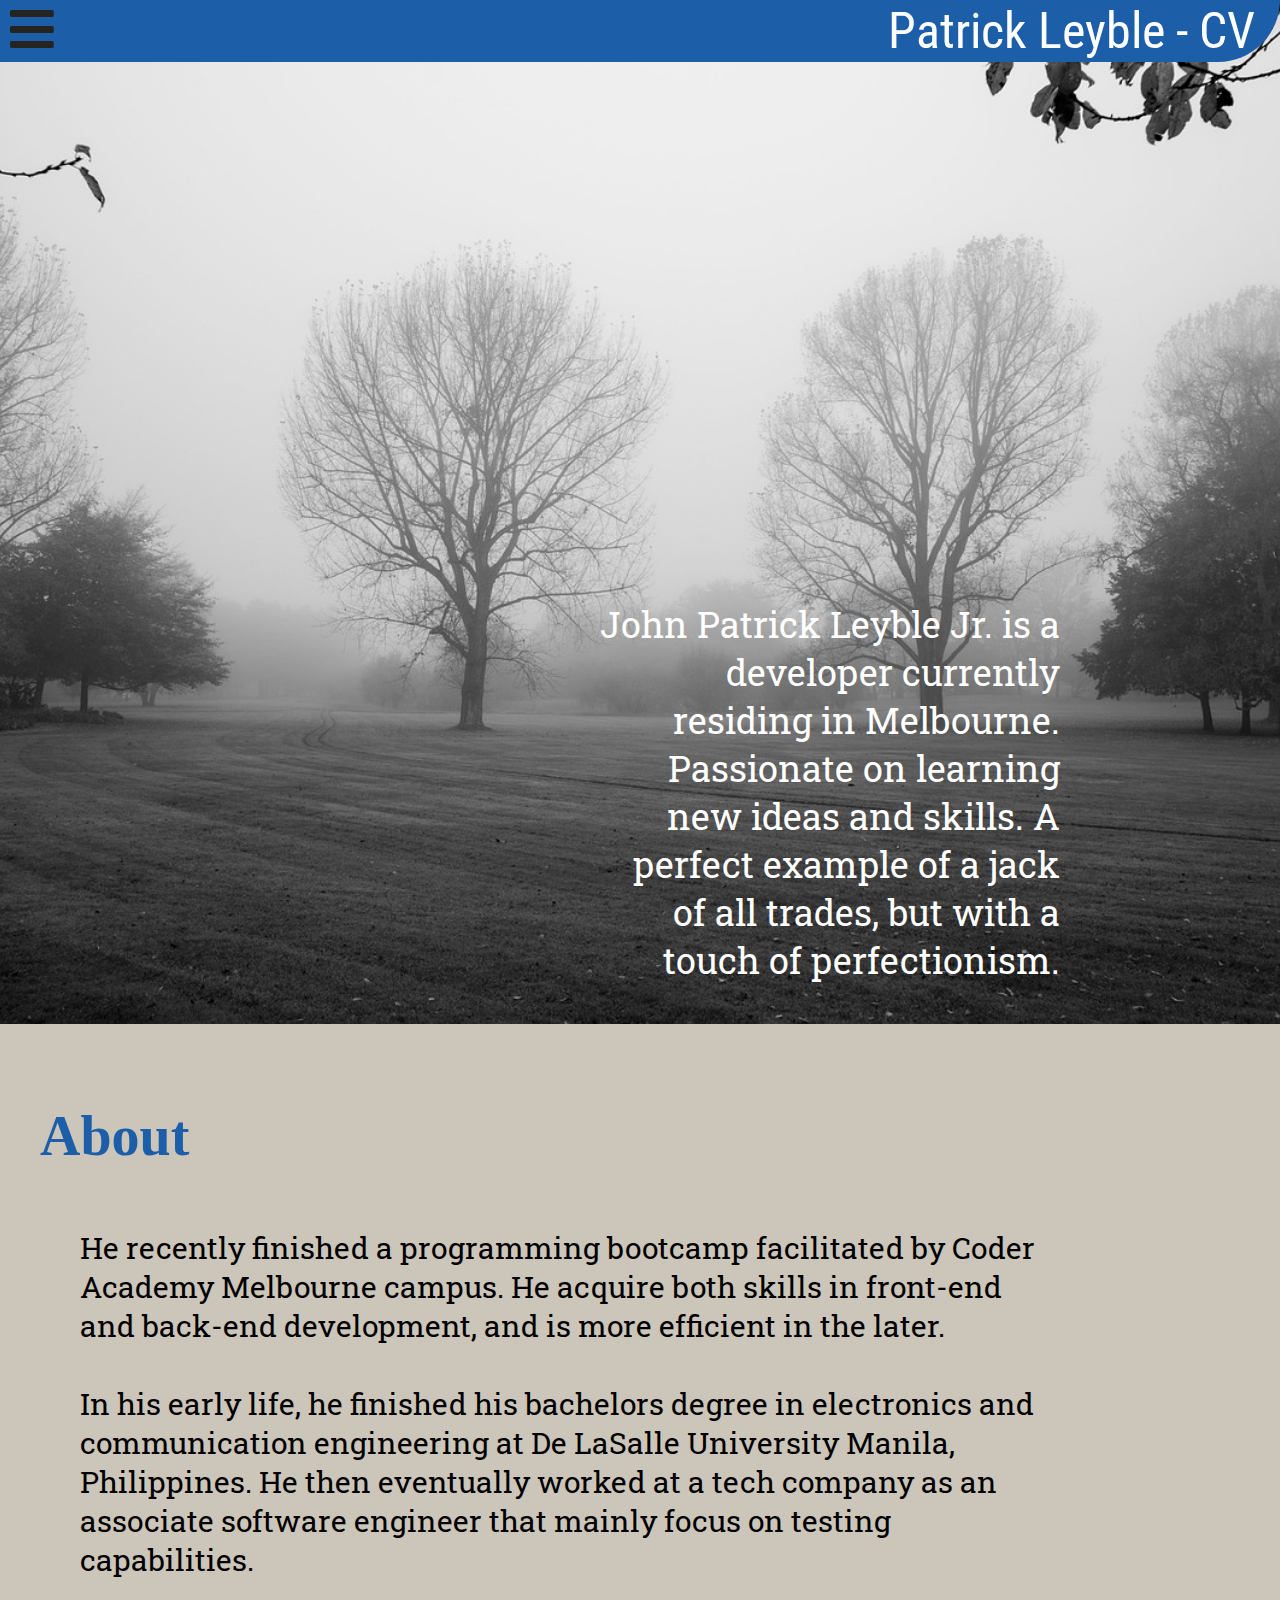
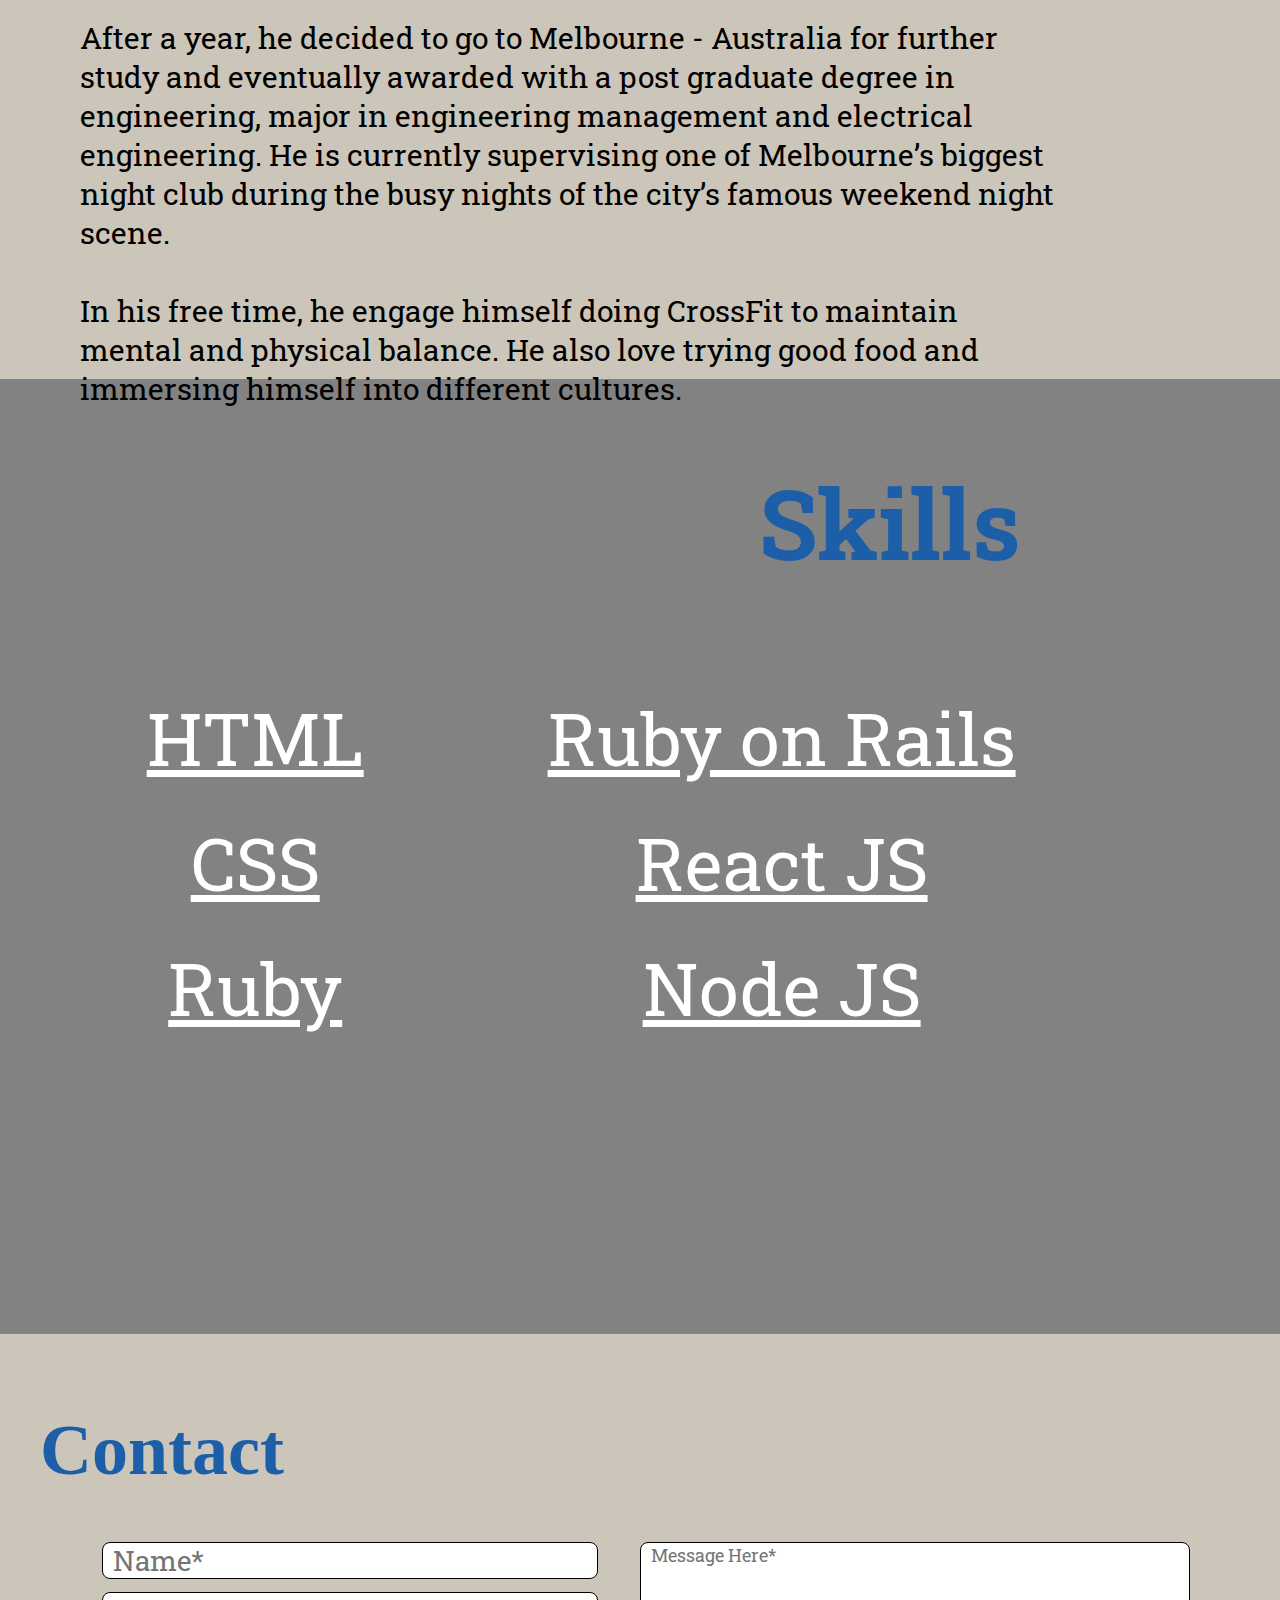
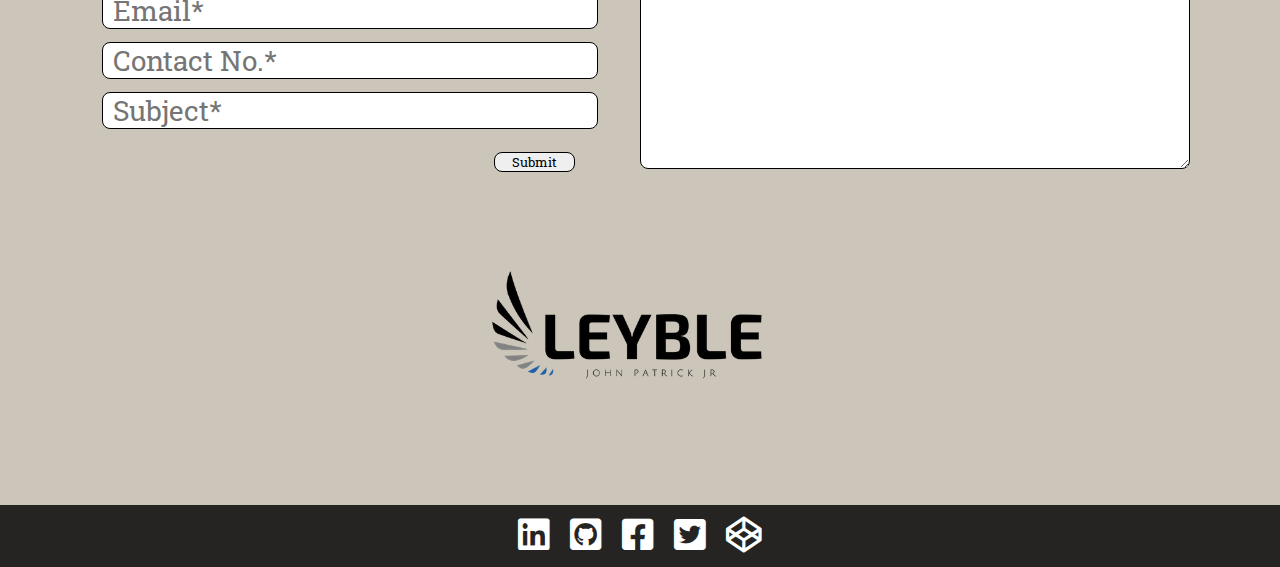
==== commit 1ea231a9: "Add meta properties" ====
--- a/index.html
+++ b/index.html
@@ -11,6 +11,10 @@
         <meta property="og:type" content="website" />
         <meta property="og:url" content="https://patrickleyble.netlify.com/" />
         <meta property="og:description" content="John Patrick Leyble Jr. is a developer currently residing in Melbourne. Passionate on learning new ideas and skills. A perfect example of a jack of all trades, but with a touch of perfectionism." />
+        <meta property="og:image" content="/assets/images/pat-logo.png">
+        <meta property="og:image:type" content="image/png">
+        <meta property="og:image:width" content="200">
+        <meta property="og:image:height" content="200">
         <link rel="stylesheet" href="/assets/style.css">
         <link href="https://use.fontawesome.com/releases/v5.0.8/css/all.css" rel="stylesheet">
         <link rel="stylesheet" href="https://fonts.googleapis.com/css?family=Roboto+Condensed|Roboto+Slab">
@@ -29,9 +33,8 @@
                             <li><a href="#Contact">Contact</a></li>
                         </ul>
                     </li>
-                    
                     <!-- logo -->
-                    <li class="logo"><a href="#">Patrick Leyble - CV</a></li>
+                    <li class="logo"><a href="/pages/cv.html">Patrick Leyble - CV</a></li>
                 </ul>
             </nav>
         </header>
@@ -44,7 +47,7 @@
             <h1>About</h1>
             <p>He recently finished a programming bootcamp facilitated by Coder Academy Melbourne campus. He acquire both skills in front-end and back-end development, and is more efficient in the later.<br /><br /> 
             In his early life, he finished his bachelors degree in electronics and communication engineering at De LaSalle University Manila, Philippines. He then eventually worked at a tech company as an associate software engineer that mainly focus on testing capabilities.<br /><br /> 
-            After a year, he decided to go to Melbourne, Australia for further study and eventually awarded with masters in engineering major in engineering management and electrical engineering. He is currently supervising one of Melbourne’s biggest night club during the busy nights of the city’s famous weekend night scene.<br /><br /> 
+            After a year, he decided to go to Melbourne - Australia for further study and eventually awarded with a post graduate degree in engineering, major in engineering management and electrical engineering. He is currently supervising one of Melbourne’s biggest night club during the busy nights of the city’s famous weekend night scene.<br /><br /> 
             In his free time, he engage himself doing CrossFit to maintain mental and physical balance. He also love trying good food and immersing himself into different cultures.</p>
         </main>
         <!-- Skills page -->
@@ -73,7 +76,7 @@
                     <!-- <div netlify-recaptcha></div> -->
                     <input type="submit" name="submit" />
                 </form>
-            <img src="/assets/images/logo2.png" align="middle" alt="Logo of Patrick Leyble" />
+            <img src="/assets/images/pat-logo.png" align="middle" alt="Logo of Patrick Leyble" />
             <!-- footer page -->
             <footer>
                 <ul class="footer">
